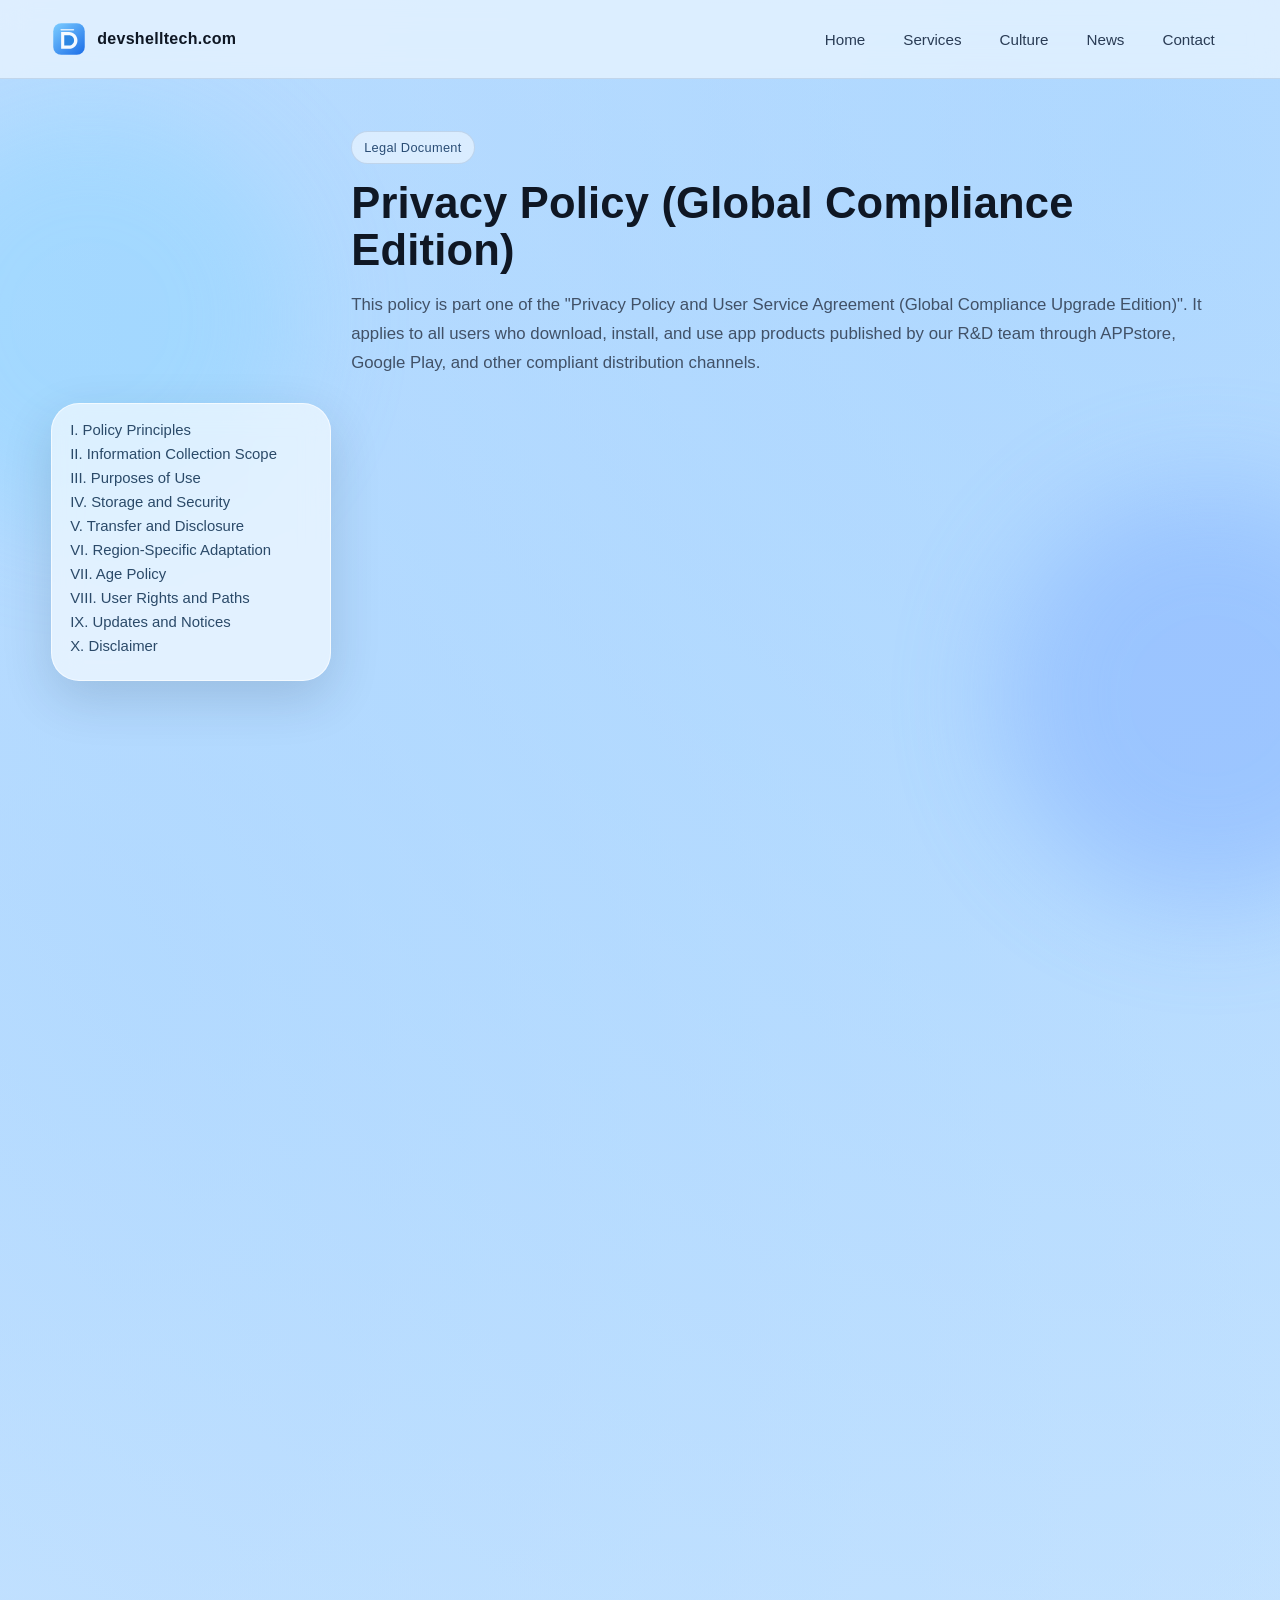
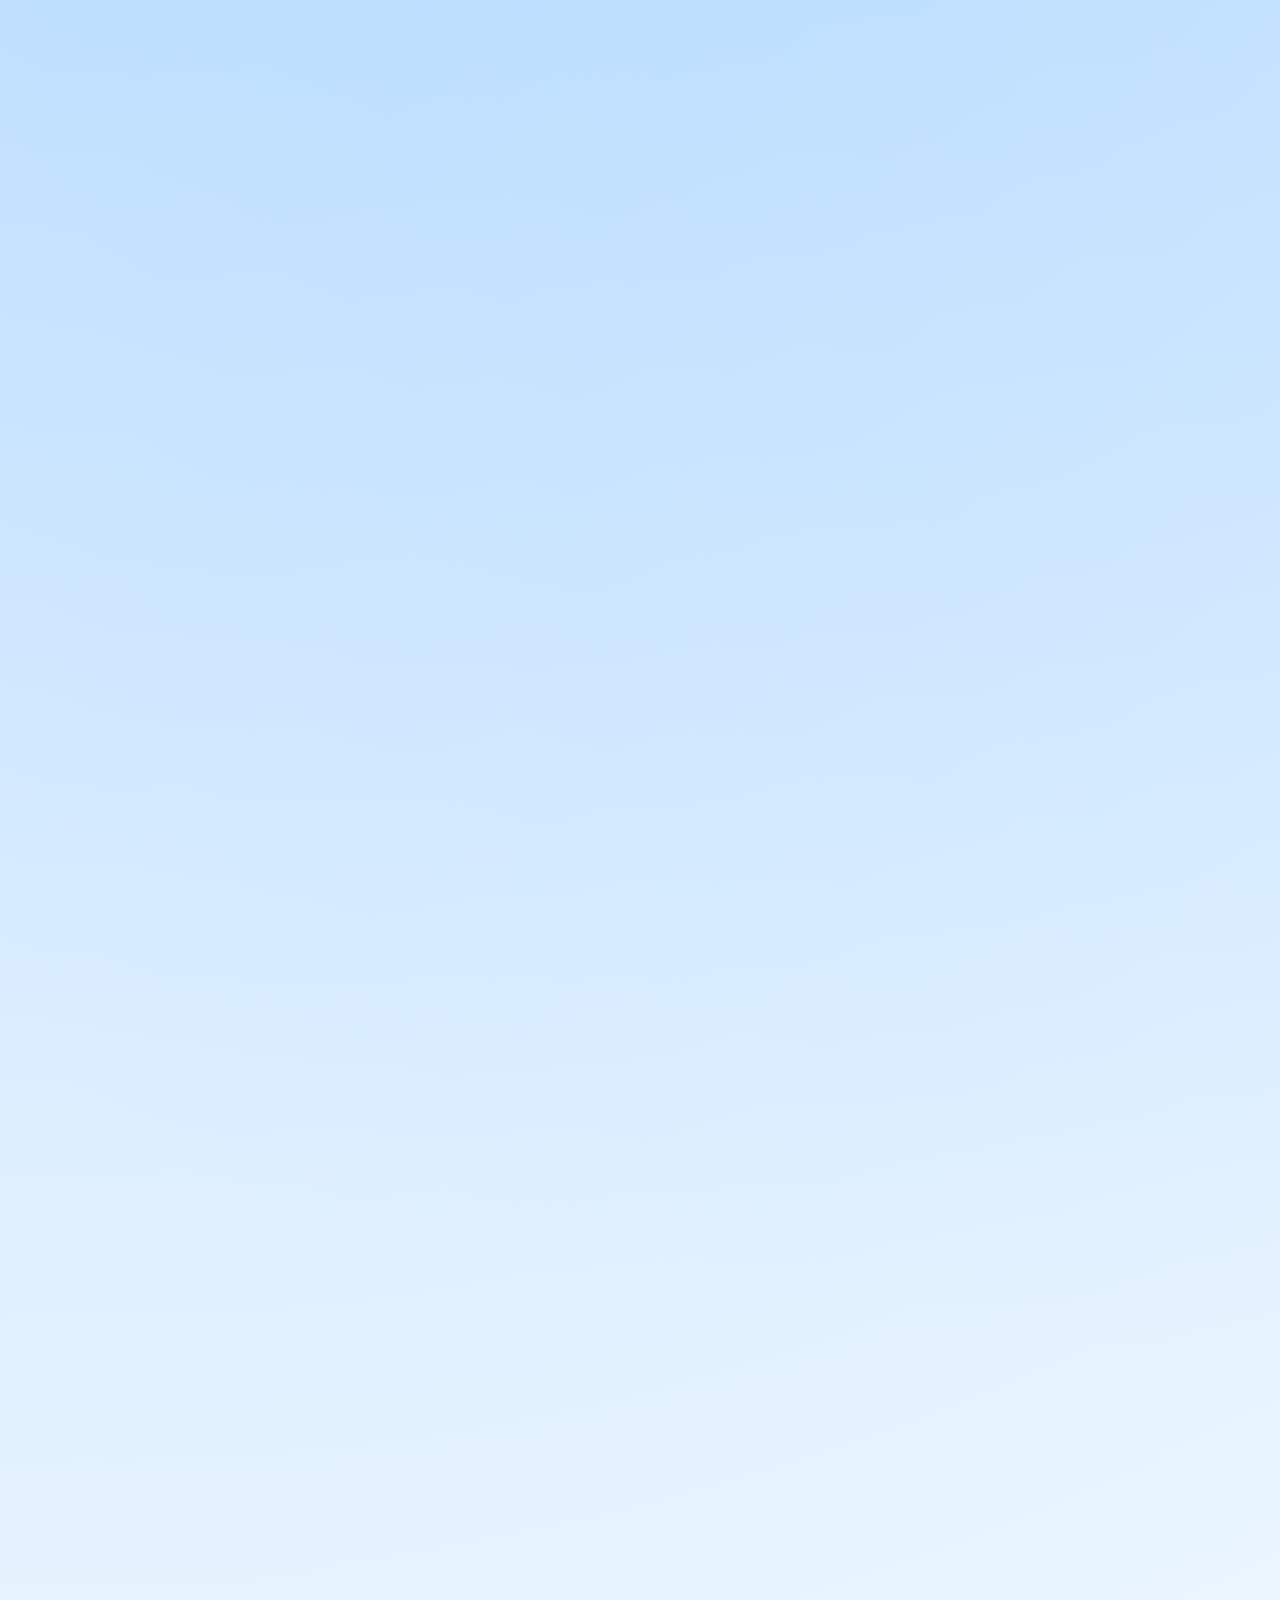
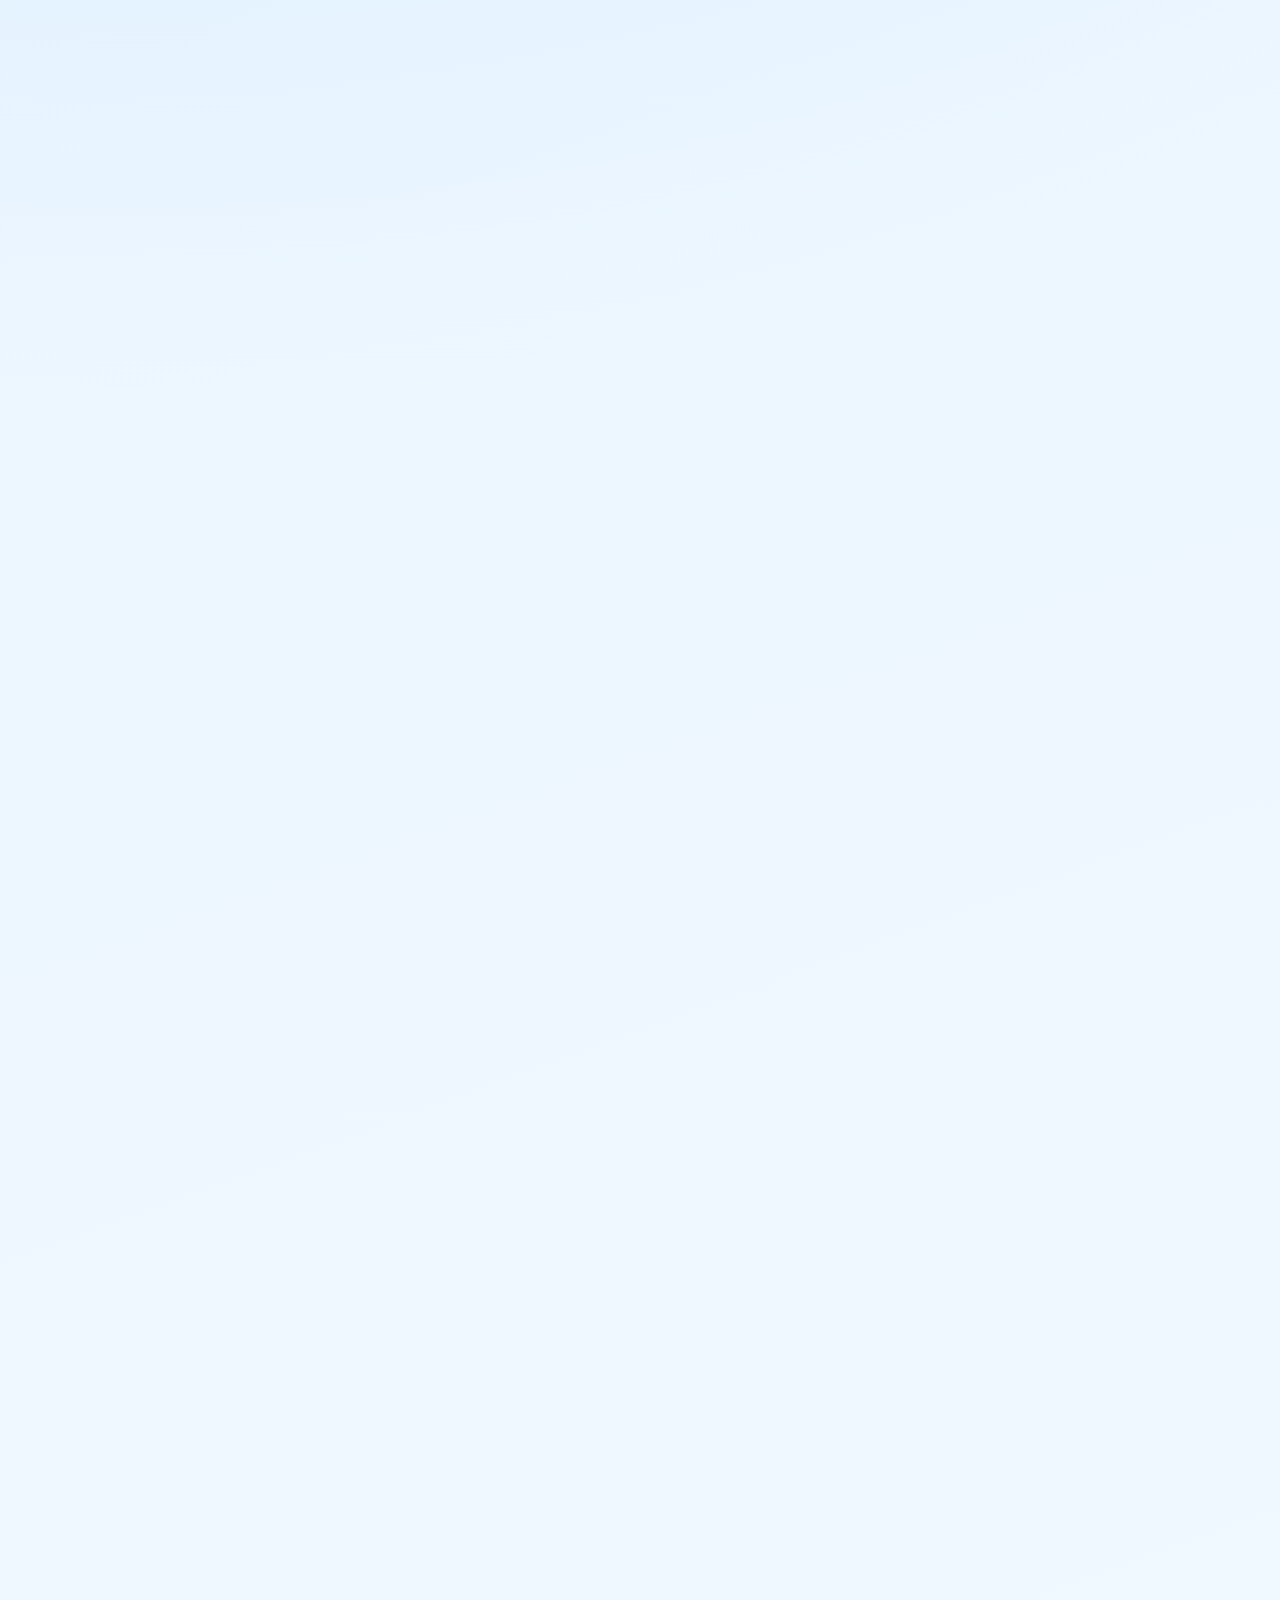
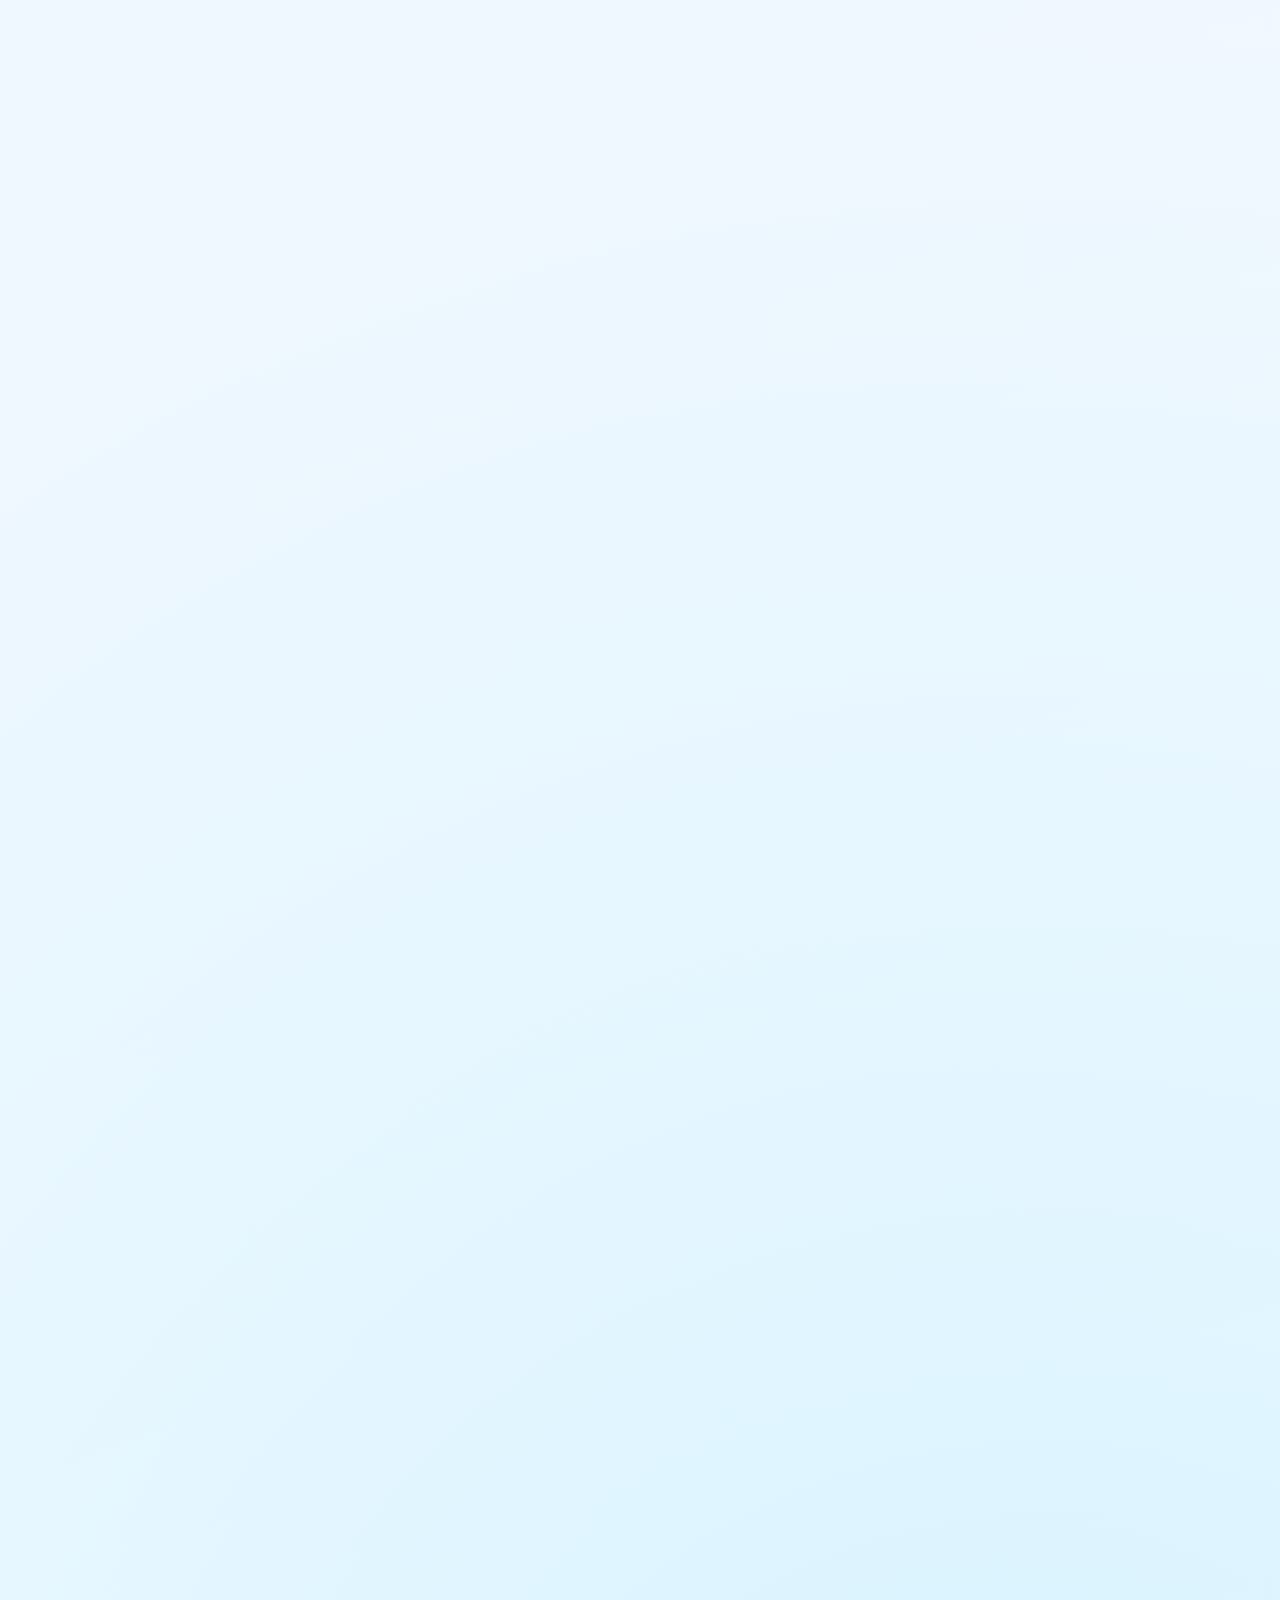
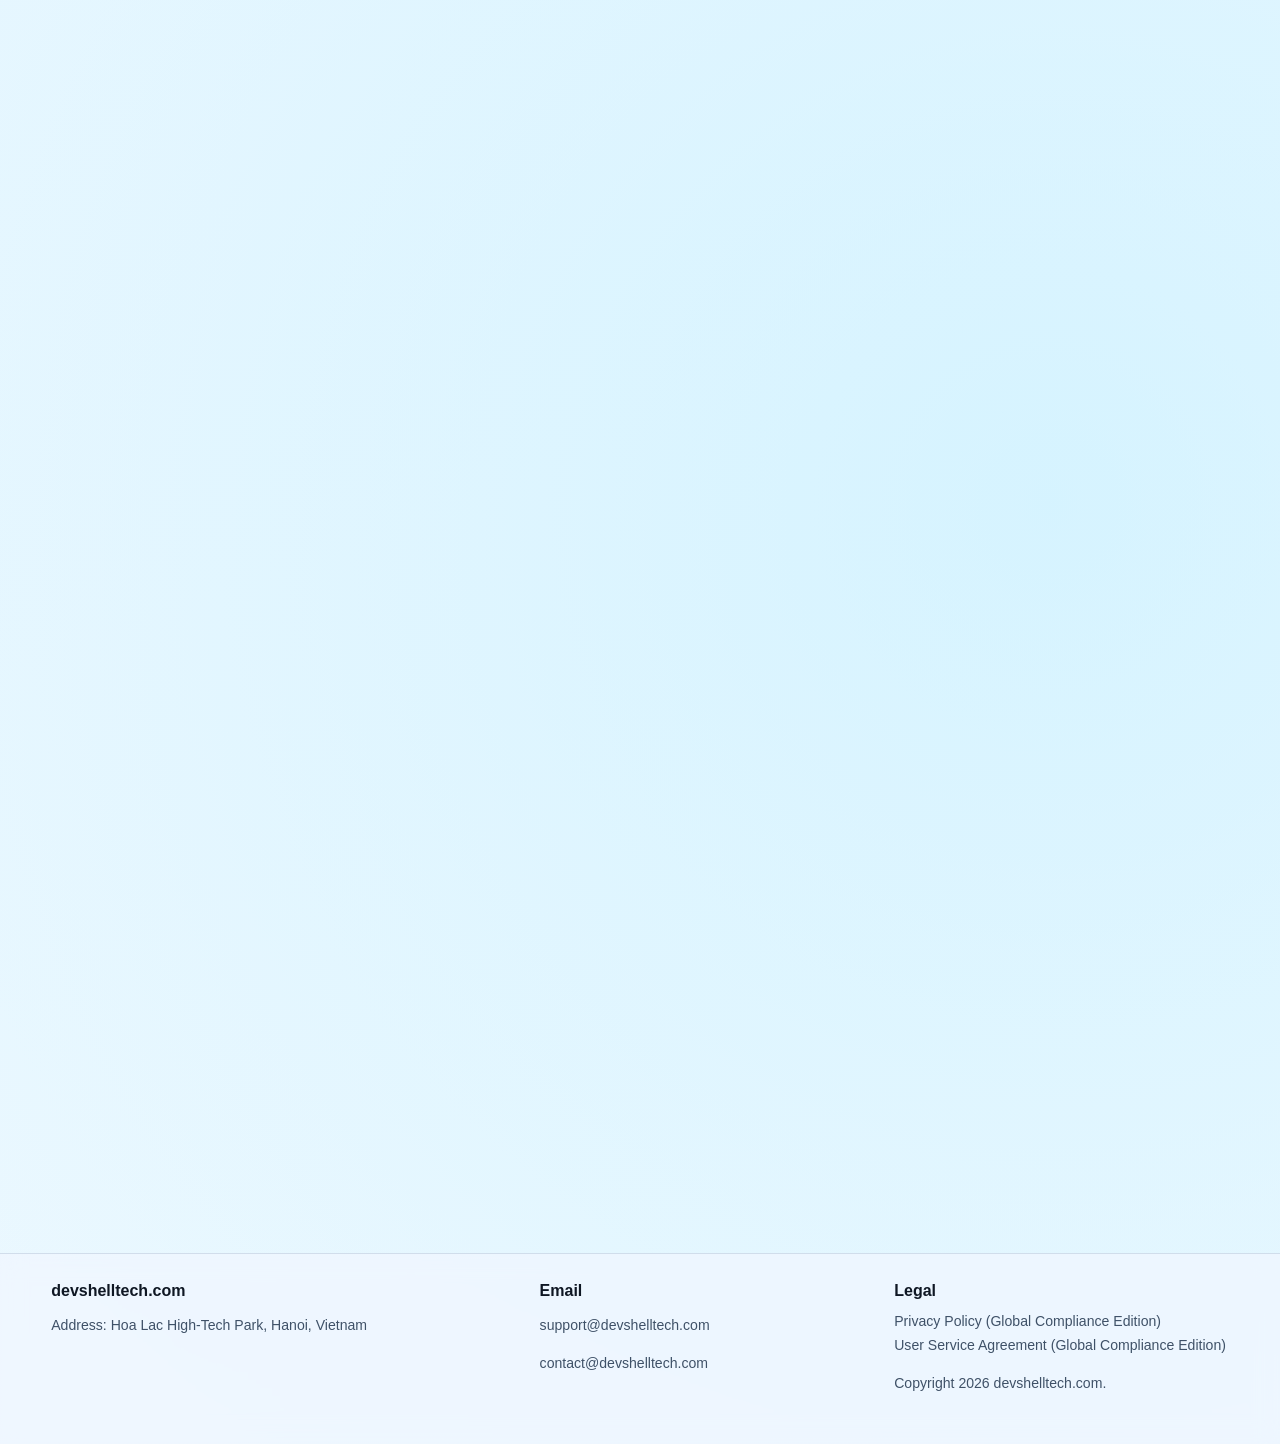
==== privacy-policy.html @ 68ceacb1 "devshelltech" ====
<!DOCTYPE html>
<html lang="en" class="bg-orbs">
<head>
  <meta charset="UTF-8">
  <meta http-equiv="X-UA-Compatible" content="IE=edge">
  <meta name="viewport" content="width=device-width, initial-scale=1.0">
  <title>Privacy Policy (Global Compliance Edition) | devshelltech.com</title>
  <meta name="description" content="Complete global privacy policy for devshelltech app products, including app-store publication, IAA/IAP monetization, age policy, and country-level legal adaptation.">
  <meta name="robots" content="index,follow,max-image-preview:large,max-snippet:-1,max-video-preview:-1">
  <link rel="canonical" href="https://devshelltech.com/privacy-policy.html">
  <link rel="alternate" hreflang="en" href="https://devshelltech.com/privacy-policy.html">
  <link rel="stylesheet" href="css/styles.css">
  <script defer src="js/main.js"></script>
</head>
<body>
  <header class="site-header">
    <div class="container header-inner">
      <a class="brand" href="index.html"><img src="images/logo.svg" alt="devshelltech logo"><span>devshelltech.com</span></a>
      <nav class="desktop-nav" aria-label="Primary navigation">
        <a data-nav-link href="index.html">Home</a>
        <a data-nav-link href="services.html">Services</a>
        <a data-nav-link href="culture.html">Culture</a>
        <a data-nav-link href="news.html">News</a>
        <a data-nav-link href="contact.html">Contact</a>
      </nav>
      <button class="menu-btn" data-menu-button aria-expanded="false" aria-controls="mobileMenu" aria-label="Open menu">☰</button>
    </div>
    <div class="mobile-panel" id="mobileMenu" data-mobile-panel>
      <div class="container mobile-nav">
        <a data-nav-link href="index.html">Home</a>
        <a data-nav-link href="services.html">Services</a>
        <a data-nav-link href="culture.html">Culture</a>
        <a data-nav-link href="news.html">News</a>
        <a data-nav-link href="contact.html">Contact</a>
      </div>
    </div>
  </header>

  <main class="section">
    <div class="container">
      <div class="section-heading legal-intro reveal">
        <span class="eyebrow">Legal Document</span>
        <h1>Privacy Policy (Global Compliance Edition)</h1>
        <p class="lead">
          This policy is part one of the "Privacy Policy and User Service Agreement (Global Compliance Upgrade Edition)".
          It applies to all users who download, install, and use app products published by our R&D team through APPstore,
          Google Play, and other compliant distribution channels.
        </p>
      </div>

      <div class="legal-layout">
        <aside class="glass legal-nav reveal">
          <a href="#sec-1">I. Policy Principles</a>
          <a href="#sec-2">II. Information Collection Scope</a>
          <a href="#sec-3">III. Purposes of Use</a>
          <a href="#sec-4">IV. Storage and Security</a>
          <a href="#sec-5">V. Transfer and Disclosure</a>
          <a href="#sec-6">VI. Region-Specific Adaptation</a>
          <a href="#sec-7">VII. Age Policy</a>
          <a href="#sec-8">VIII. User Rights and Paths</a>
          <a href="#sec-9">IX. Updates and Notices</a>
          <a href="#sec-10">X. Disclaimer</a>
        </aside>

        <article class="glass long-text reveal">
          <p>
            This agreement is concluded between us ("R&D Team", "we", "our") and you ("user", "you"). Our app products
            adopt a dual monetization model of IAA (in-app advertising monetization) and IAP (in-app purchases), and operate
            under applicable privacy, minor protection, and data security laws globally, together with platform governance
            requirements from APPstore, Google Play, and compliant monetization partners.
          </p>

          <h2 id="sec-1">I. Policy Principles</h2>
          <h3>1.1 Purpose and Legal Basis</h3>
          <p>
            This Privacy Policy explains, in a transparent and specific manner, the scope, methods, and core purposes of
            personal information collection, use, storage, transmission, and disclosure. We follow the principles of legality,
            legitimacy, necessity, and good faith. We align with major frameworks including, but not limited to, the Personal
            Information Protection Law of the People's Republic of China (PIPL), the EU General Data Protection Regulation (GDPR),
            the California Consumer Privacy Act and California Privacy Rights Act (CCPA/CPRA), the Brazilian General Data
            Protection Law (LGPD), platform review standards of APPstore and Google Play, and relevant technical guidance such
            as GBT35273-2020. We do not collect unrelated data, and we do not abuse or disclose user data unlawfully.
          </p>
          <h3>1.2 Global Coverage and Priority Rule</h3>
          <p>
            This policy covers all global users. Region-specific adaptation terms are provided in this document. Where local law
            in your jurisdiction imposes stricter requirements, local law and relevant app-platform rules shall prevail.
          </p>
          <h3>1.3 Your Rights and Explicit Consent</h3>
          <p>
            You have the right to access, correct, and delete personal information, withdraw consent, and request anonymization.
            We provide efficient operation paths. Consent prompts are displayed without pre-checked boxes. Collection and related
            processing start only after your active confirmation.
          </p>

          <h2 id="sec-2">II. Scope and Methods of Personal Information Collection</h2>
          <h3>2.1 Core Necessary Information (required for core functionality)</h3>
          <ul>
            <li>
              Device information: including but not limited to device model, OS version, anonymized device identifiers
              (such as IMEI, IDFA, Android ID), MAC address, screen resolution, and network type (Wi-Fi/mobile).
              Purposes include compatibility, core operation, troubleshooting, and security. Collection follows the
              minimum-necessary principle required by APPstore and Google Play.
            </li>
            <li>
              App usage information: including but not limited to feature modules used, usage duration, operation logs,
              and preference patterns. Used for product optimization, UX enhancement, optional personalized recommendations,
              and monetization statistics. Collection strictly follows data minimization.
            </li>
          </ul>

          <h3>2.2 Optional Information (you may choose to provide)</h3>
          <ul>
            <li>
              Identity and contact information: name, email, phone number. Used only for account registration,
              password recovery, IAP verification, and customer support communication. Anonymous use is supported where
              technically feasible.
            </li>
            <li>
              Location information: collected only for scenario-specific features after your explicit permission.
              You can revoke permission in device settings at any time. We do not continuously track real-time location
              beyond explicit scenario needs.
            </li>
            <li>
              Album/file permissions: used only for user-initiated save/upload functions. Access is permission-based,
              revocable at any time, and limited to user-selected content. We do not access files that you did not
              actively choose to provide.
            </li>
          </ul>

          <h3>2.3 Third-Party Information Collection (monetization and distribution adaptation)</h3>
          <p>
            For IAA monetization, we may integrate compliant ad/mediation platforms, including but not limited to:
            Google AdMob, Google Ad Manager, AppLovin MAX, Unity Ads, ironSource LevelPlay, Meta Audience Network,
            Mintegral, Pangle, Liftoff/Vungle, Chartboost, InMobi, Moloco, Smaato, Start.io, and other compliant networks.
            These providers may collect device and usage signals and ad interaction events for ad delivery, frequency control,
            anti-fraud, measurement, and optimization according to their own policies and applicable laws.
          </p>
          <p>
            For IAP monetization, payment information is processed by APPstore, Google Play, or other compliant stores.
            We do not directly obtain your full payment credentials. We receive only transaction verification data necessary
            to activate purchase entitlements and maintain order integrity.
          </p>
          <p>
            Typical ad formats in our apps may include splash ads, rewarded video ads, interstitial ads, banner ads,
            native ads, and app-open ads, all implemented under applicable policy constraints, age suitability requirements,
            and user transparency obligations.
          </p>

          <h3>2.4 Collection Methods and Consent Integrity</h3>
          <p>
            Collection occurs through your explicit authorization and manual operations (for example registration, upload,
            check-in) or automated collection strictly limited to necessary technical data. We do not collect data via hidden,
            deceptive, or coercive means. Before collection, we disclose purpose, scope, method, and retention period.
            We do not use default consent, forced consent, or bundled unauthorized processing.
          </p>

          <h2 id="sec-3">III. Purposes and Scope of Use</h2>
          <h3>3.1 Core Service Purpose</h3>
          <p>
            To provide full product functionality, ensure stable operation, diagnose faults, improve product quality,
            and serve your daily productivity and lifestyle scenarios. We do not use personal information for unrelated purposes.
          </p>
          <h3>3.2 Monetization-Related Use</h3>
          <p>
            IAA: ad delivery and ad performance analytics, with optional ad personalization controls where supported.
            IAP: purchase validation, order lookup, and entitlement management. Processing is performed in compliance with
            Apple ATT-related expectations, Android privacy requirements, and partner policy obligations.
          </p>
          <h3>3.3 Optimization and Security Use</h3>
          <p>
            We analyze product interaction data to improve interface layout and flow efficiency. We detect abnormal logins,
            malicious abuse, fraud patterns, and cheating behavior to protect accounts, data, and ecosystem integrity.
          </p>
          <h3>3.4 Compliance and Audit Use</h3>
          <p>
            We may retain necessary records to satisfy legal requirements, platform compliance review, and regulatory audits,
            including internal personal information protection compliance audit obligations.
          </p>
          <h3>3.5 Prohibited Uses</h3>
          <p>
            We do not sell, rent, or lend your personal information to third parties except where required for lawful
            app distribution, compliant monetization operations, or legally binding regulatory processes. We do not process
            data for unlawful purposes.
          </p>

          <h2 id="sec-4">IV. Storage and Data Security Safeguards</h2>
          <h3>4.1 Storage Location</h3>
          <p>
            We follow a local-storage-priority principle with optional cloud backup where enabled by you. By default,
            information is stored on your device. If cloud backup is enabled, data is stored in compliant data centers,
            regionally adapted to legal requirements (for example EU data localization obligations under GDPR for EU users).
          </p>
          <h3>4.2 Retention Period</h3>
          <p>
            We retain personal information only for the reasonable period necessary for the stated purposes. After expiry,
            data is anonymized or deleted. You may delete data manually at any time. If you delete your account, we delete
            your personal information within 15 working days unless legal retention obligations apply.
          </p>
          <h3>4.3 Security Controls</h3>
          <p>
            We apply industry-standard safeguards including encrypted storage (for example AES-256), encrypted transport
            (HTTPS/TLS), access control, operation logging, and security audit workflows. We maintain data governance procedures,
            conduct regular risk assessments, and impose confidentiality obligations on personnel and service providers.
            Security governance references ISO27001 and ISO27701 control models and relevant app privacy practice guidance.
          </p>
          <h3>4.4 Data Breach Response</h3>
          <p>
            In the event of a personal information breach, we activate incident response immediately, implement containment and
            remediation, and where required by law notify affected users and regulators within required timelines (including
            72-hour reporting obligations in applicable jurisdictions). We provide cause analysis, mitigation details,
            and prevention measures, and cooperate with regulatory investigation.
          </p>

          <h2 id="sec-5">V. Personal Information Transfer and Disclosure</h2>
          <h3>5.1 Transfer Scope</h3>
          <p>
            Transfers are limited to necessary flows among our app products, compliant servers, monetization partners,
            and app distribution platforms. Data transfer is encrypted and restricted to minimum necessary scope.
          </p>
          <h3>5.2 Disclosure Scenarios</h3>
          <ul>
            <li>Disclosure with your explicit consent (for example authorized third-party login or sharing).</li>
            <li>
              Disclosure to compliant monetization partners and app stores only to the extent needed for monetization,
              listing, anti-fraud, and transaction verification.
            </li>
            <li>Disclosure required by law, court order, law enforcement, or administrative regulators under due process.</li>
            <li>
              Disclosure in reasonable necessity to protect rights, service order, or anti-abuse needs, such as account theft,
              malicious order manipulation, or fraud prevention.
            </li>
          </ul>
          <h3>5.3 Cross-Border Transfers</h3>
          <p>
            Where cross-border transfer applies, we follow applicable transfer frameworks and safeguards, including adequacy,
            standard contractual clauses, certification mechanisms, security assessment obligations, and region-specific filing
            requirements where applicable. We do not transfer data to unqualified destinations in violation of law.
          </p>

          <h2 id="sec-6">VI. Country/Region-Specific Adaptation Clauses</h2>
          <h3>6.1 European Union (GDPR adaptation)</h3>
          <ul>
            <li>Rights coverage: information, access, rectification, erasure, withdrawal, and portability.</li>
            <li>DPO governance and 72-hour breach notification mechanisms where required.</li>
            <li>EU user data localization and lawful transfer safeguards.</li>
            <li>Cooperation with EU supervisory authorities.</li>
          </ul>
          <h3>6.2 United States (CCPA/CPRA + COPPA adaptation)</h3>
          <ul>
            <li>Rights to know collected/used data categories and request deletion.</li>
            <li>Rights to opt out of targeted advertising where required by law.</li>
            <li>Explicit "Do Not Sell or Share Personal Information" handling where applicable.</li>
            <li>Strict COPPA compliance, including no personal data processing for children under 13.</li>
          </ul>
          <h3>6.3 China (PIPL + data flow regulations + GBT35273-2020 adaptation)</h3>
          <ul>
            <li>Explicit consent before collection, with clear purpose/scope/method notice.</li>
            <li>No unrelated or excessive personal information collection.</li>
            <li>User rights support: access, correction, deletion, and withdrawal.</li>
            <li>Compliance audit implementation and cross-border data flow rule adherence.</li>
          </ul>
          <h3>6.4 Brazil (LGPD adaptation)</h3>
          <ul>
            <li>Clear consent basis and rights to access/correct/delete.</li>
            <li>Security governance to prevent leakage and unauthorized disclosure.</li>
            <li>Operational compliance aligned with local filing and legal obligations.</li>
          </ul>
          <h3>6.5 Southeast Asia (local adaptation)</h3>
          <ul>
            <li>Alignment with local filing and data compliance obligations where applicable.</li>
            <li>Support for country-level policy adaptation including Thailand and Singapore requirements.</li>
            <li>Regulatory cooperation and periodic compliance updates for local app operation.</li>
          </ul>
          <h3>6.6 Other Regions</h3>
          <p>
            We adapt to local privacy and data requirements globally. Where local law provides stricter protections,
            those stricter protections apply.
          </p>

          <h2 id="sec-7">VII. Age Policy (Global Baseline + Local Supplements)</h2>
          <h3>7.1 Global Baseline</h3>
          <ul>
            <li>Service is not provided to children under 13. If discovered, service is terminated and related data deleted.</li>
            <li>Users aged 13-18 require guardian consent according to applicable law.</li>
            <li>
              Content and advertising are filtered for minor protection. Violent, sexual, obscene, illegal, or otherwise
              age-inappropriate content is prohibited from minors' exposure.
            </li>
            <li>Combined automated and human review controls are used for age-safety quality management.</li>
          </ul>
          <h3>7.2 Local Supplement Rules</h3>
          <p>
            If local law sets a higher age threshold (for example under 16 in certain jurisdictions), local legal thresholds
            and guardian consent requirements prevail.
          </p>

          <h2 id="sec-8">VIII. User Privacy Rights and Operational Paths</h2>
          <h3>8.1 Rights</h3>
          <p>
            You have the rights of information, access, correction, deletion, consent withdrawal, data portability,
            complaint/reporting, and lawful remedy where applicable.
          </p>
          <h3>8.2 Operational Paths</h3>
          <ul>
            <li>
              Access/correct/delete: App &rarr; My &rarr; Privacy Settings &rarr; Personal Information Management.
            </li>
            <li>
              Revoke permissions: App &rarr; My &rarr; Privacy Settings &rarr; Permission Management, or revoke permissions
              directly through device system settings.
            </li>
            <li>
              Account deletion: App &rarr; My &rarr; Account Settings &rarr; Delete Account. After successful deletion,
              personal data is deleted according to this policy, except where legal retention applies.
            </li>
            <li>
              Complaint/report: App &rarr; My &rarr; Support Center &rarr; Privacy Complaint. We respond within 3 working days
              and provide an outcome within 7 working days where practicable.
            </li>
          </ul>

          <h2 id="sec-9">IX. Policy Updates and Notification</h2>
          <h3>9.1 Update Triggers</h3>
          <p>
            We may update this policy according to legal changes, platform policy updates, product feature changes,
            and regulatory requirements. Updates will not reduce our privacy obligations or lower protection standards.
          </p>
          <h3>9.2 Notification Method</h3>
          <p>
            Updates are communicated by in-app popups, push notifications, or in-app notices. Continued use after update
            indicates acceptance of the updated policy. If you disagree, you may stop using the app and uninstall it,
            and we will stop relevant processing and delete data where legally permissible.
          </p>

          <h2 id="sec-10">X. Disclaimer</h2>
          <ul>
            <li>
              Force majeure events (for example natural disasters, network interruptions, unforeseeable infrastructure failures)
              may cause service or data risk. We will still take remediation actions and provide required notifications.
            </li>
            <li>
              Risks caused by user-side behavior (for example leaked credentials, unauthorized third-party authorization,
              lost devices) are user-side responsibilities; we recommend secure account and device practices.
            </li>
            <li>
              If third-party ad networks, distribution platforms, or cloud providers violate their obligations, those third
              parties bear corresponding liability; we will assist users and strengthen partner compliance review.
            </li>
            <li>
              Lawful disclosure under legal/regulatory orders follows statutory procedures, with records retained.
            </li>
            <li>
              If user-provided information is false or incomplete, resulting losses are the user's responsibility.
            </li>
          </ul>

          <h2>Contact for Privacy Matters</h2>
          <p>
            Team Name: devshelltech.com<br>
            Support Email: support@devshelltech.com<br>
            Contact Email: contact@devshelltech.com<br>
            Legal Service Email (as published in legal section): contact@rdevshelltech.com<br>
            Address: Hoa Lac High-Tech Park, Hanoi, Vietnam
          </p>

          <h2>Appendix A: Advertising and Monetization Compliance Matrix</h2>
          <p>
            To improve transparency, we maintain ad and monetization controls that align with store policies,
            partner requirements, and region-specific legal constraints. This appendix summarizes core practices.
          </p>
          <ul>
            <li>Supported ad types may include splash/app-open, rewarded video, interstitial, banner, and native ad units.</li>
            <li>Ad display frequency controls are configured to avoid excessive interruption and preserve core usability.</li>
            <li>Ad personalization controls are enabled where legally required and technically supported by partner SDKs.</li>
            <li>Minor-safe filtering, prohibited category blocking, and geographic compliance controls are applied.</li>
            <li>IAP transaction states are verified through app-store receipts or equivalent platform verification mechanisms.</li>
            <li>We retain partner integration inventories and review SDK policy changes on an ongoing basis.</li>
          </ul>

          <h2>Appendix B: Security and Access Control Baseline</h2>
          <ul>
            <li>Role-based access control and operation logging are used for internal data handling activities.</li>
            <li>Credentials and secrets are managed with least-privilege principles.</li>
            <li>Transport-layer encryption is enforced for applicable network communication paths.</li>
            <li>Data export and deletion requests are tracked with process accountability and verification steps.</li>
            <li>Regular internal checks are performed for retention-policy compliance and anomaly detection.</li>
          </ul>
        </article>
      </div>
    </div>
  </main>

  <footer class="site-footer">
    <div class="container footer-grid">
      <div class="footer-col">
        <h4>devshelltech.com</h4>
        <p class="small">Address: Hoa Lac High-Tech Park, Hanoi, Vietnam</p>
      </div>
      <div class="footer-col">
        <h4>Email</h4>
        <p class="small">support@devshelltech.com</p>
        <p class="small">contact@devshelltech.com</p>
      </div>
      <div class="footer-col">
        <h4>Legal</h4>
        <a class="small" href="privacy-policy.html">Privacy Policy (Global Compliance Edition)</a><br>
        <a class="small" href="terms-of-service.html">User Service Agreement (Global Compliance Edition)</a>
        <p class="small">Copyright <span data-year></span> devshelltech.com.</p>
      </div>
    </div>
  </footer>
</body>
</html>
---- css/styles.css ----
:root {
  --bg: #eaf2fb;
  --bg-soft: #f5f9ff;
  --surface: rgba(255, 255, 255, 0.62);
  --surface-strong: rgba(255, 255, 255, 0.84);
  --line: rgba(32, 66, 112, 0.14);
  --text: #0f1724;
  --muted: #415167;
  --accent: #1d6fe8;
  --accent-2: #12a8d6;
  --accent-3: #7cb8ff;
  --shadow: 0 18px 50px rgba(22, 41, 71, 0.16);
  --radius-xl: 28px;
  --radius-lg: 20px;
  --radius-md: 14px;
  --blur: blur(14px);
  --container: 1180px;
}

* {
  box-sizing: border-box;
}

html {
  scroll-behavior: smooth;
}

body {
  margin: 0;
  font-family: "SF Pro Display", "Segoe UI", "Helvetica Neue", Helvetica, Arial, sans-serif;
  color: var(--text);
  background:
    radial-gradient(circle at 10% 12%, rgba(150, 204, 255, 0.5), transparent 38%),
    radial-gradient(circle at 90% 2%, rgba(115, 189, 255, 0.42), transparent 36%),
    radial-gradient(circle at 82% 88%, rgba(166, 233, 255, 0.4), transparent 30%),
    linear-gradient(160deg, #e8f1ff, #edf7ff 46%, #f8fbff 100%);
  min-height: 100vh;
  overflow-x: hidden;
}

.bg-orbs::before,
.bg-orbs::after {
  content: "";
  position: fixed;
  width: 420px;
  height: 420px;
  border-radius: 50%;
  z-index: -1;
  filter: blur(54px);
  opacity: 0.42;
  pointer-events: none;
}

.bg-orbs::before {
  left: -120px;
  top: 12%;
  background: #8ad5ff;
  animation: driftA 14s ease-in-out infinite alternate;
}

.bg-orbs::after {
  right: -140px;
  top: 54%;
  background: #79a8ff;
  animation: driftB 17s ease-in-out infinite alternate;
}

@keyframes driftA {
  0% { transform: translateY(-16px) scale(0.95); }
  100% { transform: translateY(22px) scale(1.06); }
}

@keyframes driftB {
  0% { transform: translateY(18px) scale(1.02); }
  100% { transform: translateY(-16px) scale(0.96); }
}

a {
  color: inherit;
  text-decoration: none;
}

.container {
  width: min(var(--container), 92%);
  margin: 0 auto;
}

.site-header {
  position: sticky;
  top: 0;
  z-index: 80;
  backdrop-filter: var(--blur);
  background: rgba(236, 246, 255, 0.72);
  border-bottom: 1px solid var(--line);
}

.header-inner {
  display: flex;
  align-items: center;
  justify-content: space-between;
  min-height: 78px;
  gap: 12px;
}

.brand {
  display: inline-flex;
  align-items: center;
  gap: 10px;
  font-weight: 700;
  letter-spacing: 0.3px;
}

.brand img {
  width: 36px;
  height: 36px;
}

.desktop-nav,
.mobile-nav {
  display: flex;
  align-items: center;
  gap: 10px;
}

.desktop-nav a,
.mobile-nav a {
  padding: 10px 14px;
  border-radius: 12px;
  color: #2a3c55;
  transition: 180ms ease;
  font-size: 0.95rem;
}

.desktop-nav a.active,
.desktop-nav a:hover,
.mobile-nav a.active,
.mobile-nav a:hover {
  background: rgba(29, 111, 232, 0.11);
  color: #184e96;
}

.menu-btn {
  display: none;
  border: 1px solid var(--line);
  background: var(--surface-strong);
  color: var(--text);
  width: 42px;
  height: 42px;
  border-radius: 12px;
  cursor: pointer;
}

.mobile-panel {
  display: none;
  border-top: 1px solid var(--line);
  padding: 10px 0 16px;
}

.hero {
  padding: 72px 0 40px;
}

.hero-shell {
  display: grid;
  grid-template-columns: 1.2fr 1fr;
  gap: 28px;
  align-items: stretch;
}

.glass {
  background: var(--surface);
  border: 1px solid rgba(255, 255, 255, 0.62);
  box-shadow: var(--shadow);
  border-radius: var(--radius-xl);
  backdrop-filter: var(--blur);
}

.hero-card {
  padding: 40px;
  position: relative;
  overflow: hidden;
  height: 100%;
}

.hero-card::after {
  content: "";
  position: absolute;
  right: -80px;
  top: -110px;
  width: 300px;
  height: 300px;
  border-radius: 50%;
  background: radial-gradient(circle at 35% 30%, rgba(255, 255, 255, 0.85), rgba(135, 209, 255, 0.24));
  z-index: 0;
}

.hero-card > * {
  position: relative;
  z-index: 1;
}

.eyebrow {
  display: inline-flex;
  align-items: center;
  gap: 8px;
  padding: 8px 12px;
  border: 1px solid var(--line);
  border-radius: 999px;
  font-size: 0.8rem;
  color: #2a4d75;
  letter-spacing: 0.3px;
  background: rgba(255, 255, 255, 0.5);
}

h1,
h2,
h3 {
  margin-top: 0;
  letter-spacing: 0.2px;
}

h1 {
  font-size: clamp(2rem, 3.4vw, 3.3rem);
  line-height: 1.08;
  margin: 16px 0;
}

.lead {
  color: var(--muted);
  font-size: 1.05rem;
  line-height: 1.72;
}

.btn-row {
  display: flex;
  gap: 12px;
  flex-wrap: wrap;
  margin-top: 22px;
}

.btn {
  border: 0;
  border-radius: 12px;
  padding: 12px 18px;
  font-weight: 600;
  cursor: pointer;
  display: inline-flex;
  align-items: center;
  gap: 8px;
  transition: 180ms ease;
}

.btn-primary {
  color: #ffffff;
  background: linear-gradient(135deg, #1b70ec, #149cd2);
}

.btn-primary:hover {
  transform: translateY(-2px);
  box-shadow: 0 12px 25px rgba(21, 107, 205, 0.3);
}

.btn-ghost {
  color: #1e4f8f;
  background: rgba(255, 255, 255, 0.82);
  border: 1px solid var(--line);
}

.visual-card {
  padding: 14px;
  display: flex;
  flex-direction: column;
  gap: 14px;
  height: 100%;
}

.visual-card img {
  width: 100%;
  border-radius: 18px;
  border: 1px solid rgba(255, 255, 255, 0.7);
  flex: 1;
  object-fit: contain;
  object-position: center;
  background: linear-gradient(135deg, #236fbe, #3da7d4);
  min-height: 300px;
}

.visual-caption {
  padding: 14px;
  border: 1px solid var(--line);
  border-radius: 14px;
  background: rgba(255, 255, 255, 0.72);
}

.visual-caption h3 {
  margin: 0 0 6px;
  font-size: 1.05rem;
}

.visual-caption p {
  margin: 0;
  color: var(--muted);
  line-height: 1.68;
}

.section {
  padding: 52px 0;
}

.section-heading {
  max-width: 850px;
  margin-bottom: 26px;
}

.legal-intro {
  max-width: none;
  width: calc(100% - 300px);
  margin-left: 300px;
}

.grid-3,
.grid-2,
.grid-4 {
  display: grid;
  gap: 18px;
}

.grid-2 { grid-template-columns: repeat(2, minmax(0, 1fr)); }
.grid-3 { grid-template-columns: repeat(3, minmax(0, 1fr)); }
.grid-4 { grid-template-columns: repeat(4, minmax(0, 1fr)); }

.card {
  padding: 24px;
  border-radius: var(--radius-lg);
  border: 1px solid var(--line);
  background: var(--surface-strong);
  box-shadow: 0 9px 28px rgba(19, 34, 60, 0.07);
}

.card h3 {
  font-size: 1.1rem;
  margin-bottom: 10px;
}

.card p,
.card li,
.long-text p,
.long-text li {
  color: var(--muted);
  line-height: 1.72;
}

.icon-row {
  display: inline-flex;
  width: 44px;
  height: 44px;
  border-radius: 14px;
  align-items: center;
  justify-content: center;
  background: rgba(29, 111, 232, 0.1);
  margin-bottom: 12px;
}

.icon-row img {
  width: 23px;
  height: 23px;
}

.metric-box {
  display: grid;
  grid-template-columns: repeat(3, minmax(0, 1fr));
  gap: 12px;
  margin-top: 26px;
}

.metric {
  padding: 14px;
  border: 1px solid var(--line);
  border-radius: 14px;
  background: rgba(255, 255, 255, 0.7);
}

.metric strong {
  display: block;
  font-size: 1.35rem;
}

.timeline {
  position: relative;
  padding-left: 24px;
}

.timeline::before {
  content: "";
  position: absolute;
  left: 7px;
  top: 8px;
  bottom: 8px;
  width: 2px;
  background: linear-gradient(#48a7e8, rgba(72, 167, 232, 0));
}

.timeline-item {
  position: relative;
  margin-bottom: 18px;
  padding-left: 14px;
}

.timeline-item::before {
  content: "";
  position: absolute;
  left: -22px;
  top: 7px;
  width: 10px;
  height: 10px;
  border-radius: 50%;
  background: #2d89df;
}

.legal-layout {
  display: grid;
  grid-template-columns: 280px 1fr;
  gap: 20px;
}

.legal-nav {
  position: sticky;
  top: 92px;
  align-self: start;
  padding: 18px;
}

.legal-nav a {
  display: block;
  margin-bottom: 8px;
  color: #2b4a69;
  font-size: 0.93rem;
}

.legal-nav a:hover {
  color: #0f63dd;
}

.long-text {
  padding: 30px;
}

.long-text h2 {
  margin-top: 34px;
  margin-bottom: 10px;
}

.long-text h3 {
  margin-top: 24px;
  margin-bottom: 8px;
}

.long-text ul,
.long-text ol {
  padding-left: 20px;
}

.site-footer {
  margin-top: 54px;
  border-top: 1px solid var(--line);
  padding: 28px 0 34px;
  background: rgba(240, 247, 255, 0.78);
  backdrop-filter: blur(12px);
}

.footer-grid {
  display: grid;
  grid-template-columns: 1.4fr 1fr 1fr;
  gap: 20px;
}

.footer-col h4 {
  margin-top: 0;
  margin-bottom: 10px;
}

.footer-col a,
.footer-col p {
  color: #3f5168;
  line-height: 1.7;
}

.small {
  font-size: 0.88rem;
}

.reveal {
  opacity: 0;
  transform: translateY(24px);
  transition: 550ms cubic-bezier(0.2, 0.8, 0.2, 1);
}

.reveal.show {
  opacity: 1;
  transform: translateY(0);
}

@media (max-width: 1024px) {
  .hero-shell,
  .legal-layout {
    grid-template-columns: 1fr;
  }

  .legal-intro {
    width: auto;
    margin-left: 0;
  }

  .legal-nav {
    position: static;
  }

  .grid-4 {
    grid-template-columns: repeat(2, minmax(0, 1fr));
  }

  .footer-grid {
    grid-template-columns: 1fr 1fr;
  }
}

@media (max-width: 780px) {
  .desktop-nav {
    display: none;
  }

  .menu-btn {
    display: inline-flex;
    align-items: center;
    justify-content: center;
  }

  .mobile-panel.open {
    display: block;
  }

  .mobile-nav {
    flex-direction: column;
    align-items: stretch;
  }

  .hero-card {
    padding: 28px;
  }

  .metric-box,
  .grid-2,
  .grid-3,
  .grid-4,
  .footer-grid {
    grid-template-columns: 1fr;
  }

  .section {
    padding: 42px 0;
  }
}
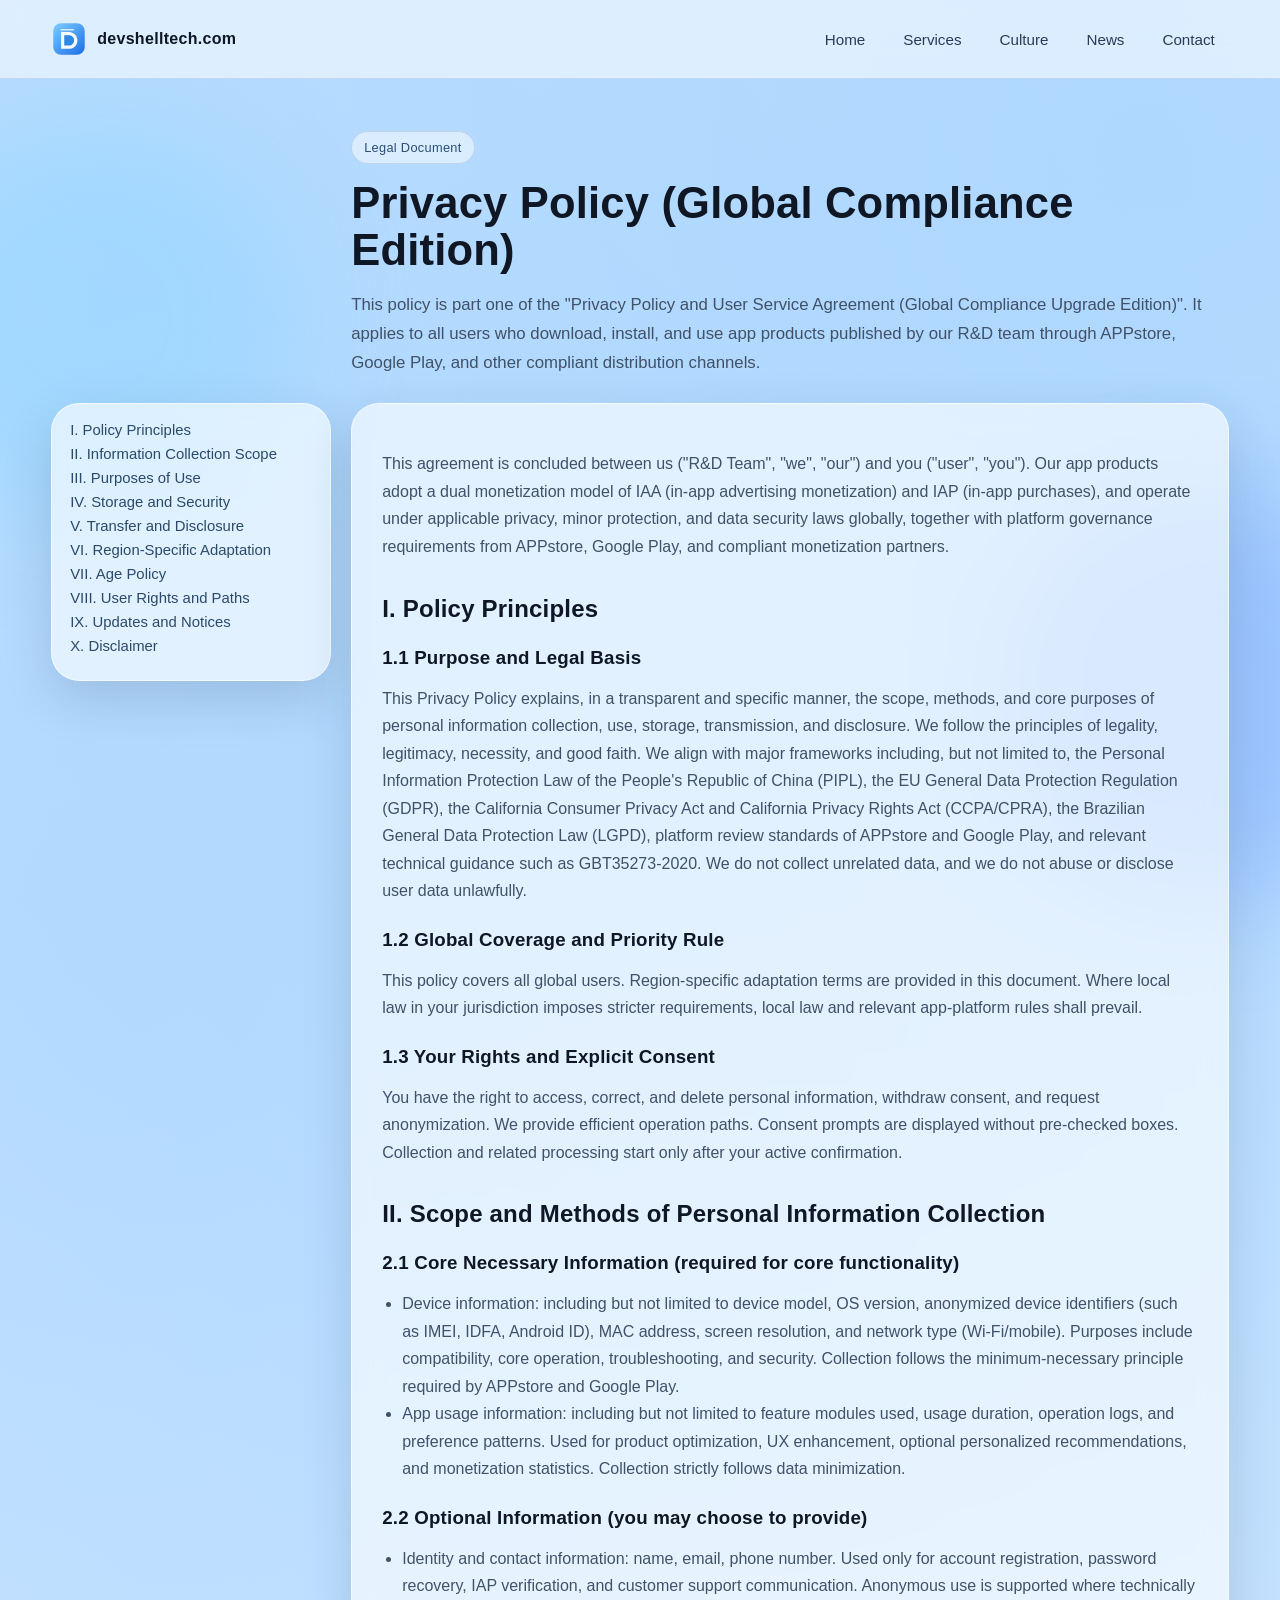
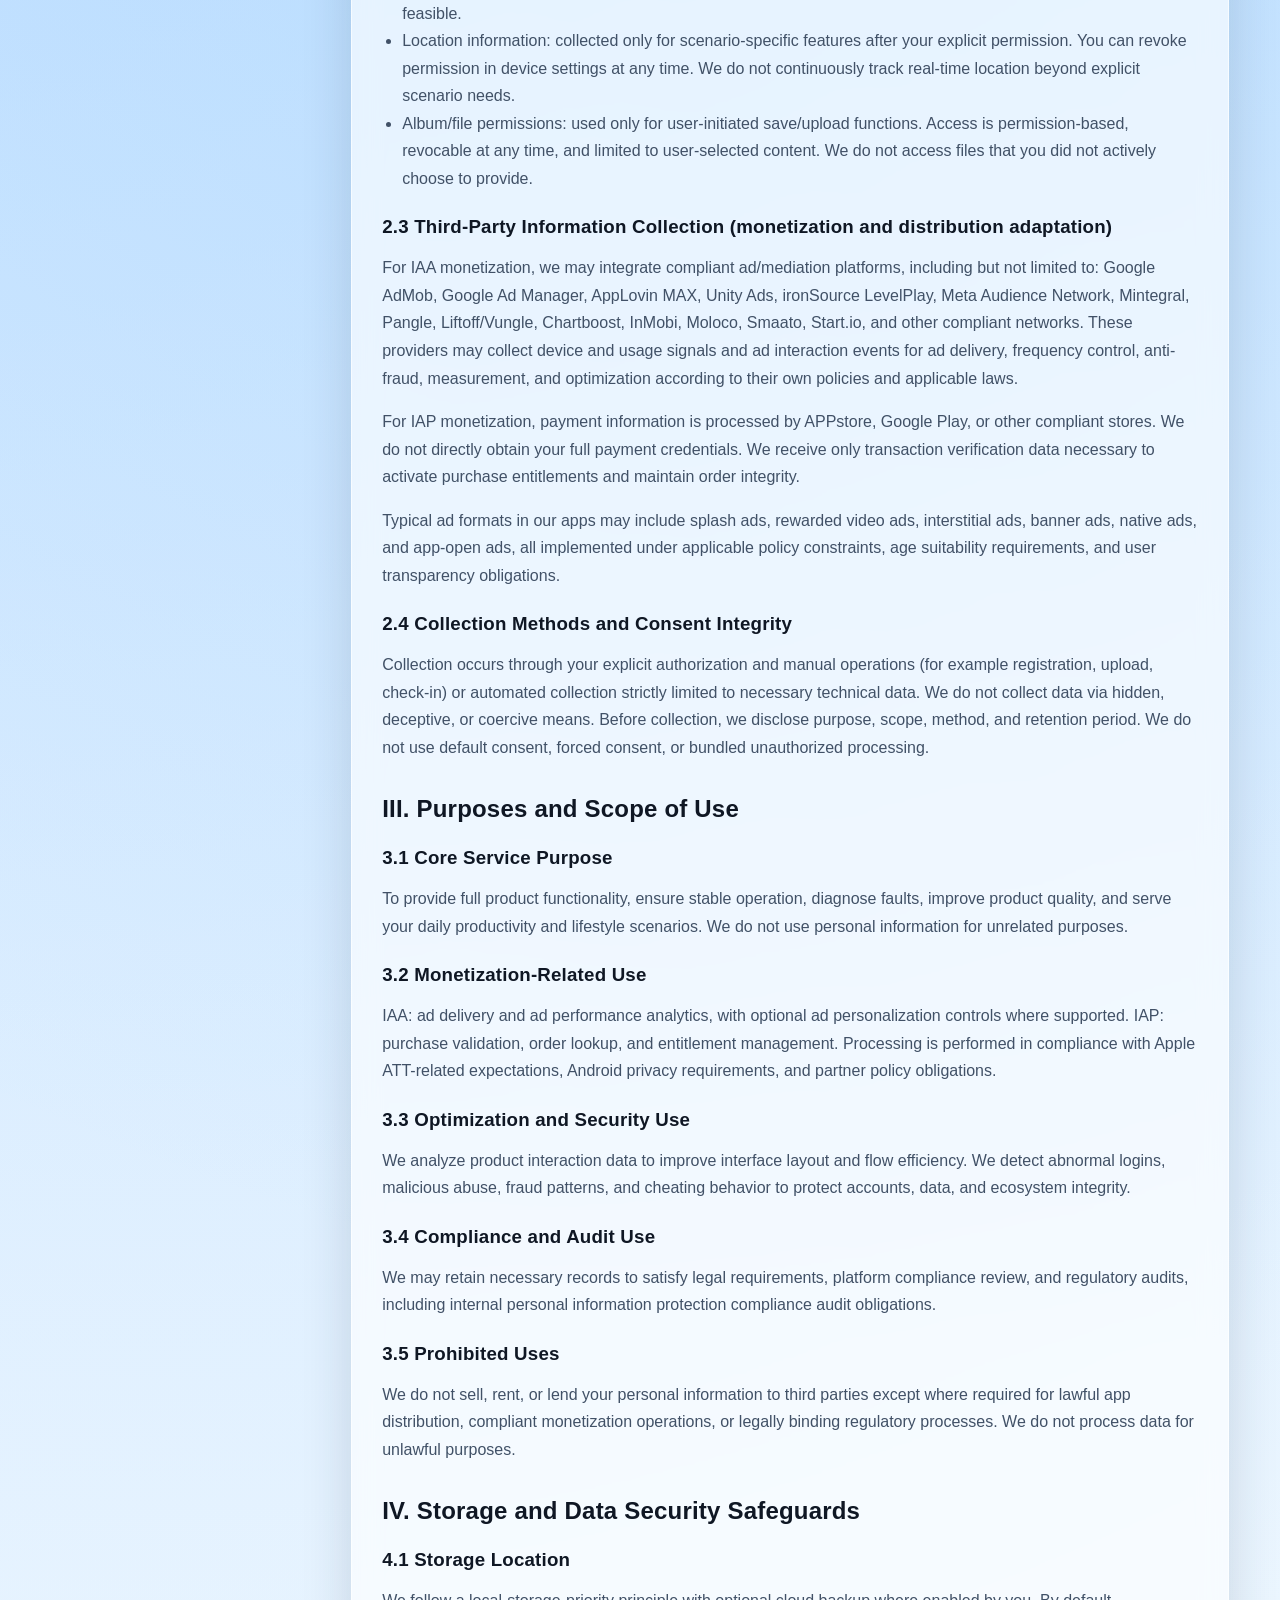
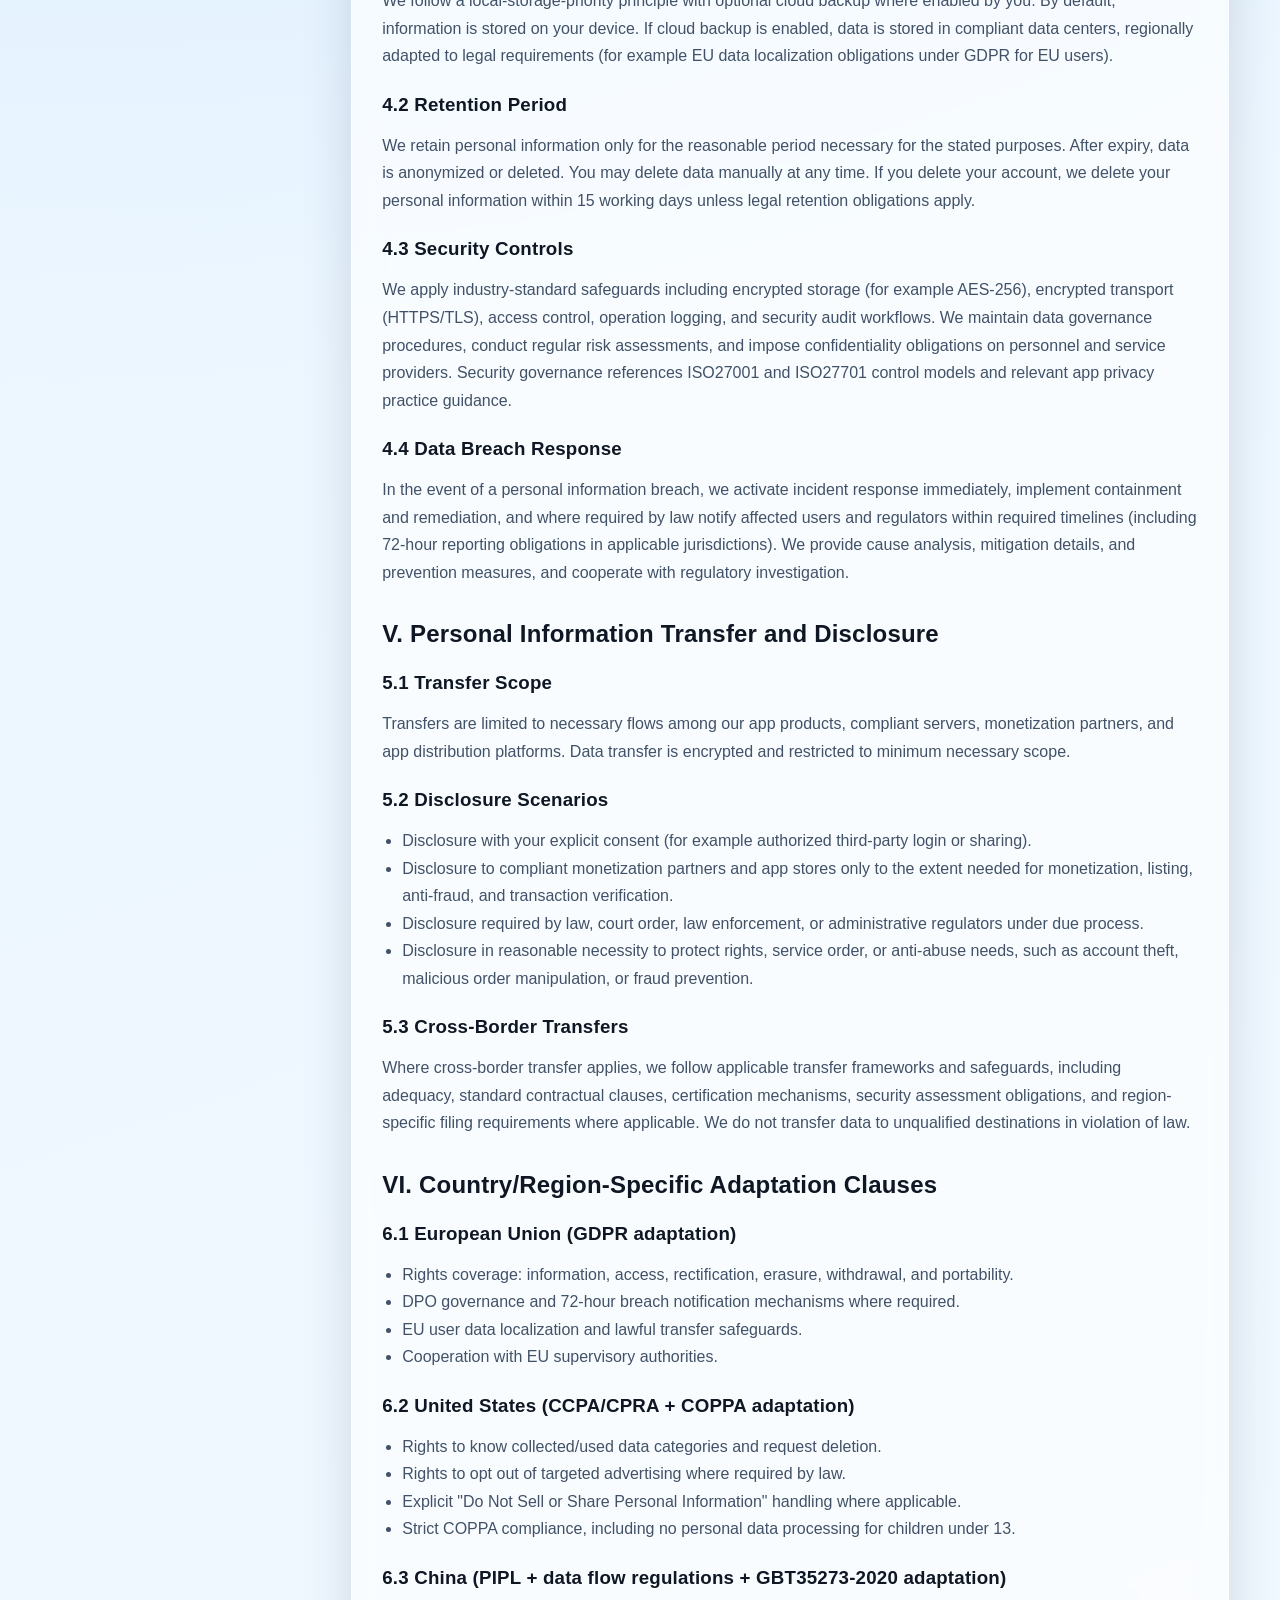
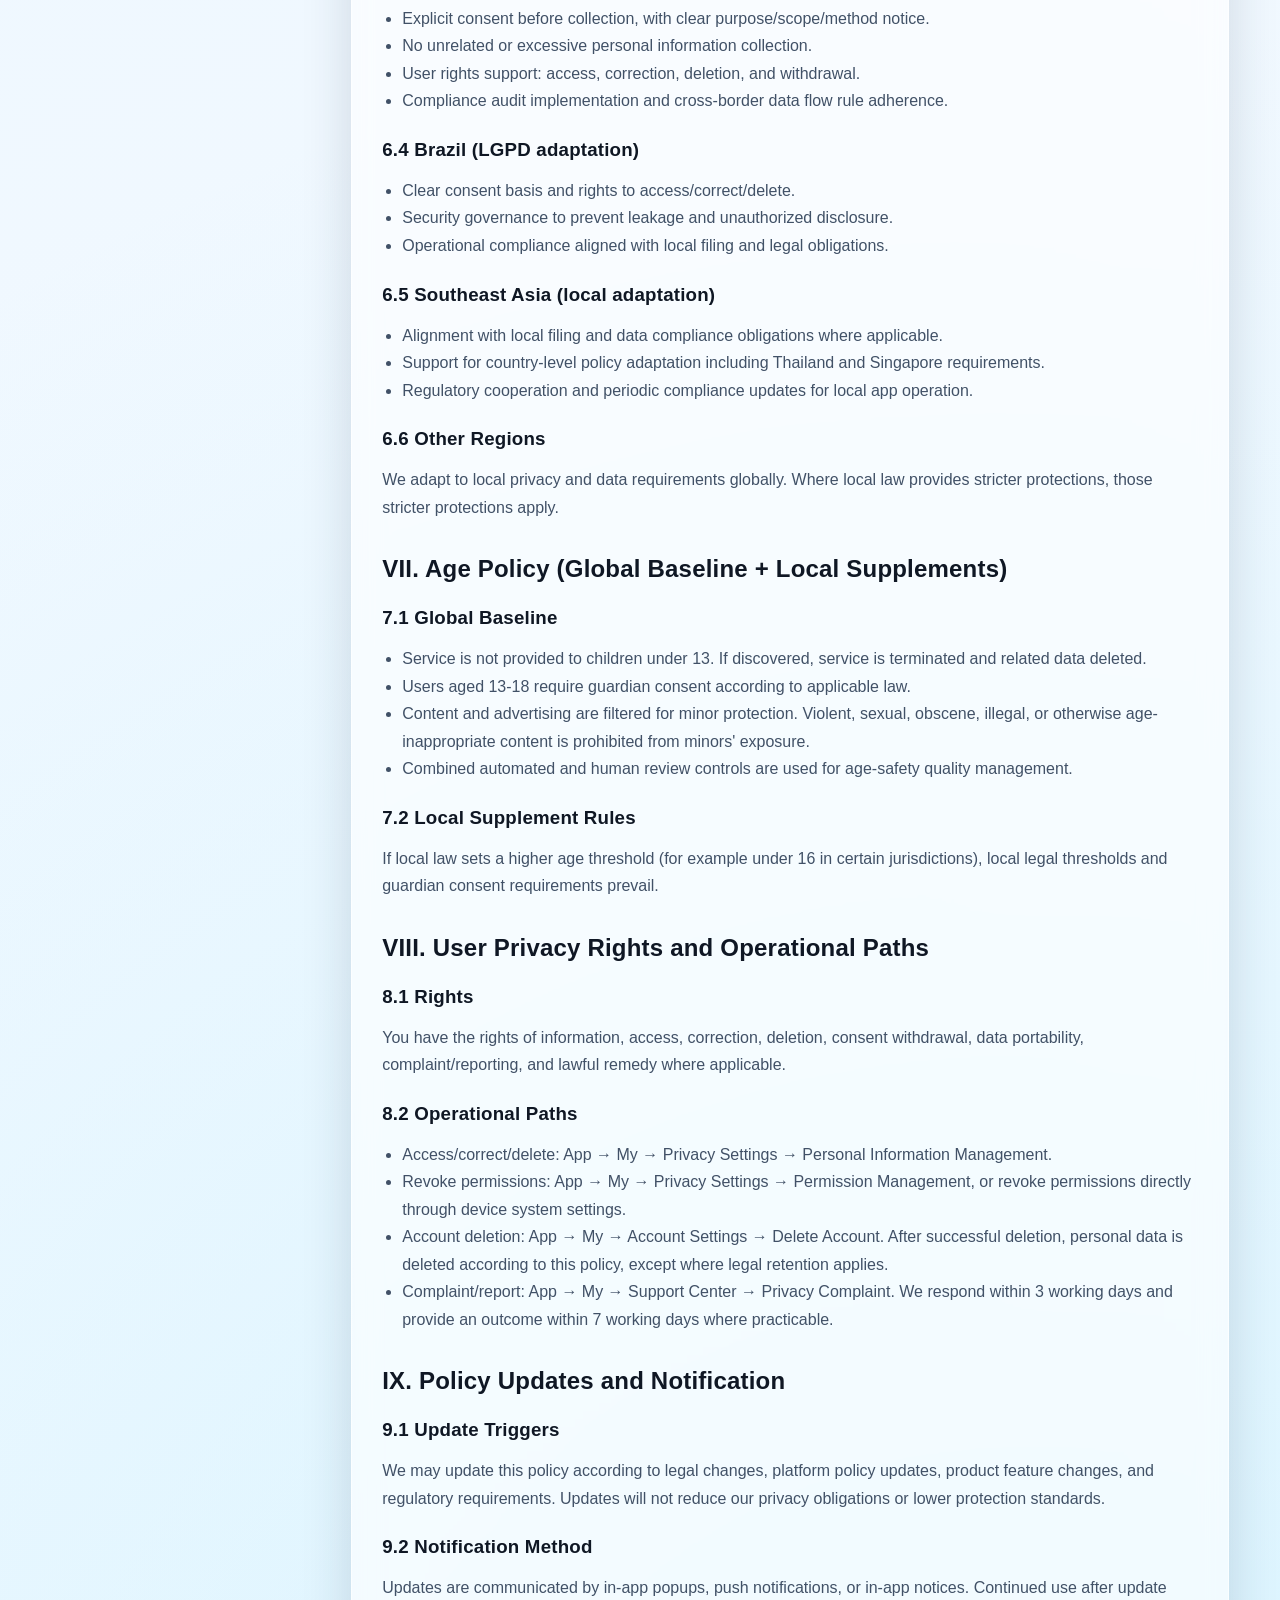
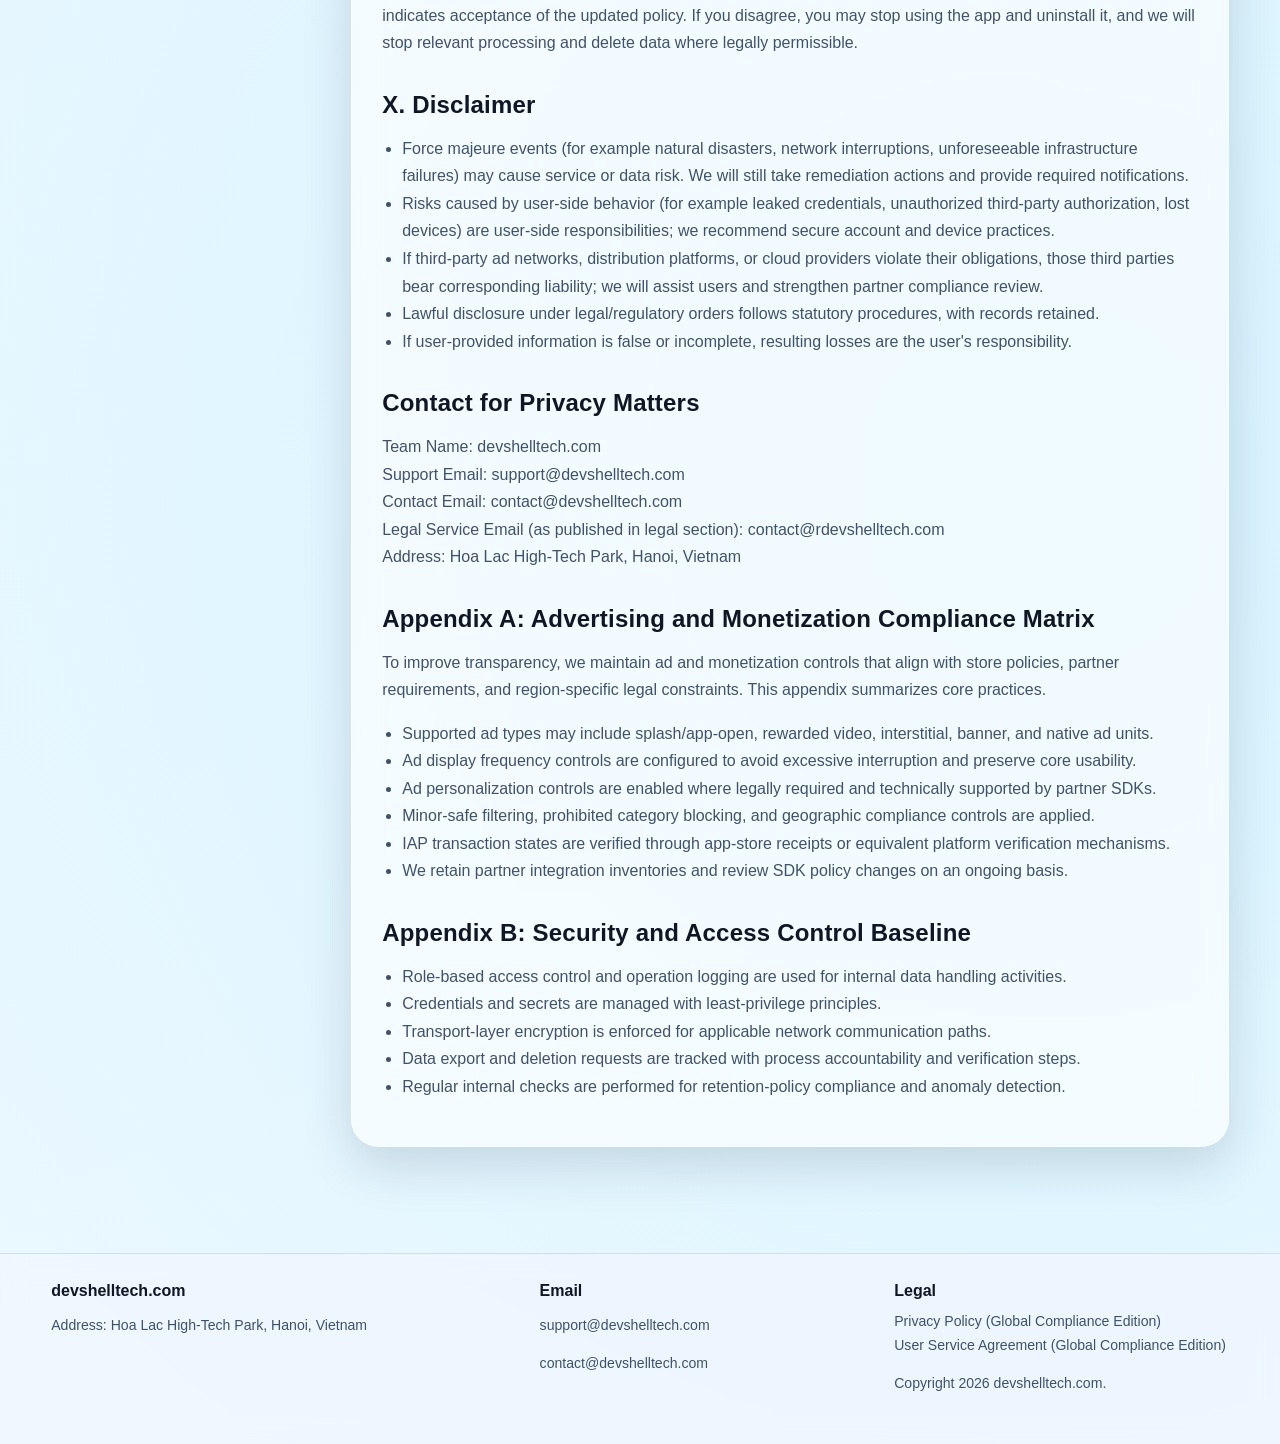
==== commit a57dedc6: "devshelltech" ====
--- a/privacy-policy.html
+++ b/privacy-policy.html
@@ -12,7 +12,7 @@
   <link rel="stylesheet" href="css/styles.css">
   <script defer src="js/main.js"></script>
 </head>
-<body>
+<body class="legal-page">
   <header class="site-header">
     <div class="container header-inner">
       <a class="brand" href="index.html"><img src="images/logo.svg" alt="devshelltech logo"><span>devshelltech.com</span></a>
--- a/css/styles.css
+++ b/css/styles.css
@@ -500,6 +500,12 @@
   transform: translateY(0);
 }
 
+.legal-page .reveal {
+  opacity: 1;
+  transform: none;
+  transition: none;
+}
+
 @media (max-width: 1024px) {
   .hero-shell,
   .legal-layout {
